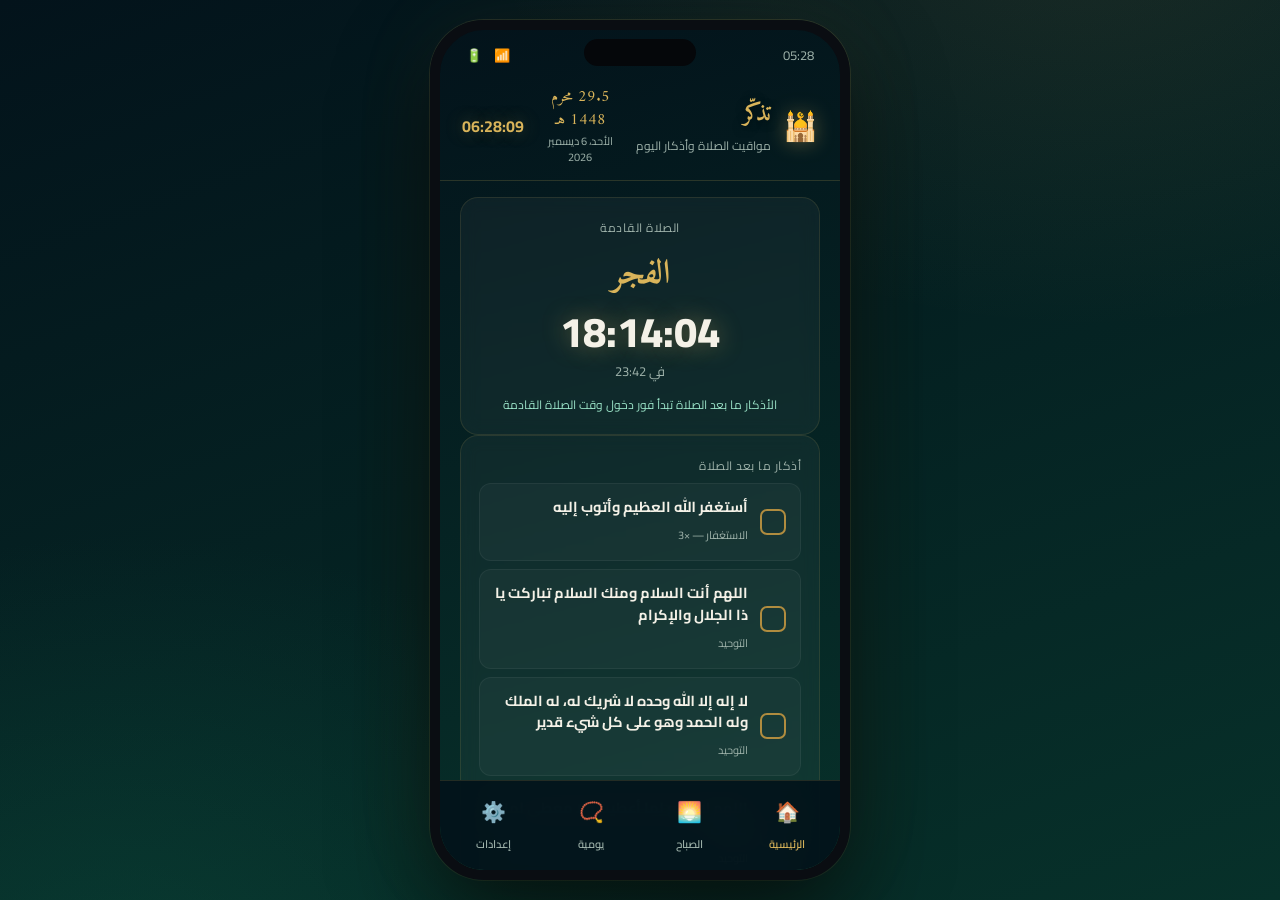
==== index.html @ f24e8a45 "\Initial commit\" ====
<!DOCTYPE html>
<html lang="ar" dir="rtl">
<head>
<meta charset="UTF-8" />
<meta name="viewport" content="width=device-width, initial-scale=1.0, viewport-fit=cover" />
<meta name="theme-color" content="#03131b" />
<title>تذكّر — الأذكار والمواقيت</title>
<link rel="icon" href="data:image/svg+xml,<svg xmlns=%22http://www.w3.org/2000/svg%22 viewBox=%220 0 100 100%22><text y=%22.9em%22 font-size=%2290%22>🕌</text></svg>" />
<link rel="manifest" href="manifest.json" />
<meta name="theme-color" content="#03131b" />
<meta name="apple-mobile-web-app-capable" content="yes" />
<meta name="apple-mobile-web-app-status-bar-style" content="black-translucent" />
<meta name="apple-mobile-web-app-title" content="تذكّر" />
<link rel="apple-touch-icon" href="icons/icon-192.png" />
<link rel="stylesheet" href="style.css?v=1" />
<link rel="preconnect" href="https://fonts.googleapis.com" />
<link rel="preconnect" href="https://fonts.gstatic.com" crossorigin />
<link href="https://fonts.googleapis.com/css2?family=Amiri:wght@400;700&family=Cairo:wght@400;600;800;900&display=swap" rel="stylesheet" />
</head>
<body>
<div class="stage">
  <div class="phone" id="phone">
    <div class="notch" aria-hidden="true"></div>

    <div class="statusbar">
      <span id="sbTime">--:--</span>
      <span class="sb-icons">📶&nbsp;&nbsp;🔋</span>
    </div>

    <header>
      <div class="brand">
        <div class="logo" aria-hidden="true">🕌</div>
        <div class="brand-txt">
          <h1>تذكّر</h1>
          <p>مواقيت الصلاة وأذكار اليوم</p>
        </div>
      </div>
      <div class="dates">
        <div id="hijri" class="hijri">—</div>
        <div id="greg" class="greg">—</div>
      </div>
      <div class="clock" id="clock">--:--:--</div>
    </header>

    <main>
      <section class="view active" id="view-home">
        <div class="card next-card">
          <p class="label">الصلاة القادمة</p>
          <h2 id="nextName">—</h2>
          <div class="countdown" id="countdown">--:--:--</div>
          <p id="nextTime" class="at">—</p>
          <p class="hint">الأذكار ما بعد الصلاة تبدأ فور دخول وقت الصلاة القادمة</p>
        </div>
        <div class="card adhkar-card" id="adhkarCard">
          <p class="label">أذكار ما بعد الصلاة</p>
          <ul class="adhkar-list" id="postList"></ul>
          <div class="progress-row">
            <span id="postProgress">0 / 8</span>
            <button class="btn-ghost" id="resetPost">إعادة تعيين</button>
          </div>
        </div>
      </section>

      <section class="view" id="view-morning">
        <div class="card">
          <p class="label">أذكار الصباح</p>
          <ul class="adhkar-list" id="morningList"></ul>
          <div class="progress-row">
            <span id="morningProgress">0 / 7</span>
            <button class="btn-ghost" id="resetMorning">إعادة تعيين</button>
          </div>
        </div>
      </section>

      <section class="view" id="view-daily">
        <div class="card">
          <p class="label">أذكار يومية (تسبيح واستغفار)</p>
          <ul class="adhkar-list" id="dailyList"></ul>
          <div class="progress-row">
            <span id="dailyProgress">0 / 7</span>
            <button class="btn-ghost" id="resetDaily">إعادة تعيين</button>
          </div>
        </div>
      </section>

      <section class="view" id="view-settings">
        <div class="card">
          <h3>الإعدادات</h3>
          <label class="toggle">
            <input type="checkbox" id="settingSound" />
            <span class="slider"></span>
            <span>صوت التنبيه عند الصلاة</span>
          </label>
          <label class="toggle">
            <input type="checkbox" id="settingVibrate" />
            <span class="slider"></span>
            <span>اهتزاز الهاتف</span>
          </label>
          <label class="toggle">
            <input type="checkbox" id="settingHijriAdj" />
            <span class="slider"></span>
            <span>تصحيح التاريخ الهجري ±1 يوم</span>
          </label>
          <div class="setting-row">
            <span>موقع المدينة</span>
            <select id="settingCity">
              <option value="alger">الجزائر العاصمة</option>
              <option value="oran">وهران</option>
              <option value="constantine">قسنطينة</option>
              <option value="annaba">عنابة</option>
              <option value="blida">البليدة</option>
              <option value="setif">سطيف</option>
              <option value="tizi">تيزي وزو</option>
              <option value="other">أخرى (يدوي)</option>
            </select>
          </div>
          <button class="btn-primary" id="saveSettings">حفظ الإعدادات</button>
        </div>
      </section>
    </main>

    <nav class="tabbar">
      <button class="tab active" data-view="home" aria-label="الرئيسية">
        <span class="icon">🏠</span>
        <span>الرئيسية</span>
      </button>
      <button class="tab" data-view="morning" aria-label="أذكار الصباح">
        <span class="icon">🌅</span>
        <span>الصباح</span>
      </button>
      <button class="tab" data-view="daily" aria-label="أذكار يومية">
        <span class="icon">📿</span>
        <span>يومية</span>
      </button>
      <button class="tab" data-view="settings" aria-label="الإعدادات">
        <span class="icon">⚙️</span>
        <span>إعدادات</span>
      </button>
    </nav>
  </div>
</div>

<script src="script.js?v=1"></script>
<script>
  // Register Service Worker
  if ('serviceWorker' in navigator) {
    window.addEventListener('load', () => {
      navigator.serviceWorker.register('/sw.js')
        .then(reg => {
          console.log('SW registered:', reg.scope);
          // Check for updates periodically
          setInterval(() => reg.update(), 60 * 60 * 1000);
        })
        .catch(err => console.log('SW registration failed:', err));
    });
  }

  // PWA Install Prompt
  let deferredPrompt;
  window.addEventListener('beforeinstallprompt', e => {
    e.preventDefault();
    deferredPrompt = e;
    showInstallBanner();
  });

  function showInstallBanner() {
    if (document.getElementById('installBanner')) return;
    const banner = document.createElement('div');
    banner.id = 'installBanner';
    banner.innerHTML = `
      <div style="display:flex;align-items:center;justify-content:space-between;padding:12px 16px;background:linear-gradient(135deg,#d9b45a,#b08c3f);color:#03131b;border-radius:12px;margin:0 16px 16px;box-shadow:0 4px 20px rgba(217,180,90,.4);animation:slideUp .3s ease">
        <div style="display:flex;align-items:center;gap:10px">
          <span style="font-size:24px">📲</span>
          <div>
            <strong style="font-size:14px">تثبيت التطبيق</strong>
            <div style="font-size:12px;opacity:.8">يعمل بدون إنترنت، تنبيهات الصلاة في الخلفية</div>
          </div>
        </div>
        <div style="display:flex;gap:8px">
          <button id="btnInstall" style="background:#03131b;color:#d9b45a;border:none;padding:8px 16px;border-radius:8px;font-weight:700;font-size:13px">تثبيت</button>
          <button id="btnDismiss" style="background:transparent;color:#03131b;border:1px solid #03131b;padding:8px 12px;border-radius:8px;font-size:13px">لاحقاً</button>
        </div>
      </div>
      <style>@keyframes slideUp{from{opacity:0;transform:translateY(20px)}to{opacity:1;transform:none}}</style>
    `;
    document.querySelector('main').prepend(banner);
    banner.querySelector('#btnInstall').onclick = () => installApp();
    banner.querySelector('#btnDismiss').onclick = () => banner.remove();
  }

  async function installApp() {
    if (!deferredPrompt) return;
    deferredPrompt.prompt();
    const { outcome } = await deferredPrompt.userChoice;
    if (outcome === 'accepted') console.log('PWA installed');
    deferredPrompt = null;
    document.getElementById('installBanner')?.remove();
  }

  // Detect standalone mode
  if (window.matchMedia('(display-mode: standalone)').matches || window.navigator.standalone) {
    document.body.classList.add('pwa-standalone');
  }
</script>
</body>
</html>
---- style.css ----
/* =========================================================
   تذكّر — الأذكار والمواقيت
   تصميم متناسق مع هوية الهاتف (شاشة داخل بطاقة هاتف)
   ========================================================= */
* { margin: 0; padding: 0; box-sizing: border-box; }

:root {
  --bg1: #03131b;
  --bg2: #07312a;
  --gold: #d9b45a;
  --gold-soft: #b08c3f;
  --white: #f4f1e7;
  --muted: #9fb3ab;
  --green: #0e5c46;
  --mint: #9be3c8;
  --card: rgba(255, 255, 255, 0.045);
  --card-hover: rgba(255, 255, 255, 0.07);
  --accent: #d9b45a;
}

html, body { height: 100%; }

body {
  font-family: "Cairo", "Segoe UI", Tahoma, sans-serif;
  color: var(--white);
  background:
    radial-gradient(1000px 700px at 85% -10%, rgba(217,180,90,.10), transparent 60%),
    radial-gradient(900px 700px at 10% 110%, rgba(14,92,70,.35), transparent 65%),
    linear-gradient(160deg, var(--bg1), var(--bg2));
  overflow: hidden;
}

button { font-family: inherit; }

/* ===== حاوية الشاشة (الهاتف) ===== */
.stage { min-height: 100dvh; display: grid; place-items: center; padding: 14px; }

.phone {
  position: relative;
  width: min(420px, calc(100vw - 28px));
  height: min(860px, calc(100dvh - 28px));
  background: linear-gradient(165deg, var(--bg1), var(--bg2));
  border: 10px solid #0a0d12;
  border-radius: 54px;
  overflow: hidden;
  display: flex;
  flex-direction: column;
  box-shadow:
    0 40px 90px rgba(0,0,0,.65),
    0 0 0 1px rgba(217,180,90,.14),
    0 0 90px rgba(217,180,90,.07);
}

@media (max-width: 540px) {
  .stage { padding: 0; }
  .phone { width: 100vw; height: 100dvh; border: none; border-radius: 0; box-shadow: none; }
}

.notch {
  position: absolute; top: 9px; left: 50%; transform: translateX(-50%);
  width: 112px; height: 27px; background: #05070a; border-radius: 14px; z-index: 70;
}

.statusbar {
  position: relative; z-index: 60; flex: none;
  display: flex; align-items: center; justify-content: space-between;
  padding: 11px 26px 0; height: 38px;
  font-size: 13px; color: var(--muted);
}

.sb-icons { letter-spacing: 2px; }

/* ===== الرأس ===== */
header {
  flex: none; padding: 18px 22px 14px;
  display: grid; grid-template-columns: auto 1fr auto;
  align-items: center; gap: 16px;
  border-bottom: 1px solid rgba(217,180,90,.18);
}

.brand { display: flex; align-items: center; gap: 12px; }
.logo { font-size: 28px; filter: drop-shadow(0 0 10px rgba(217,180,90,.4)); }
.brand-txt h1 {
  font-family: "Amiri", serif; font-size: 22px; color: var(--gold);
  text-shadow: 0 2px 10px rgba(0,0,0,.5);
}
.brand-txt p { font-size: 12px; color: var(--muted); }

.dates { text-align: center; line-height: 1.45; }
.hijri { color: var(--gold); font-family: "Amiri", serif; font-size: 16px; }
.greg { color: var(--muted); font-size: 11px; margin-top: 2px; }

.clock {
  font-variant-numeric: tabular-nums; font-size: 16px; font-weight: 700;
  color: var(--gold); text-shadow: 0 0 18px rgba(217,180,90,.35);
}

/* ===== المحتوى ===== */
main {
  flex: 1; overflow-y: auto; padding: 16px 20px 100px;
  display: flex; flex-direction: column; gap: 14px;
}

.view { display: none; animation: fadeIn .25s ease; }
.view.active { display: block; }
@keyframes fadeIn { from { opacity: 0; transform: translateY(6px); } to { opacity: 1; transform: none; } }

/* ===== البطاقات ===== */
.card {
  background: var(--card); border: 1px solid rgba(217,180,90,.12);
  border-radius: 18px; padding: 18px; backdrop-filter: blur(8px);
}

.card h3 { font-family: "Amiri", serif; color: var(--gold); margin-bottom: 10px; }
.label { font-size: 12px; color: var(--muted); text-transform: uppercase; letter-spacing: .5px; margin-bottom: 6px; }

/* --- بطاقة الصلاة القادمة --- */
.next-card { text-align: center; }
.next-card h2 {
  font-family: "Amiri", serif; font-size: 34px; color: var(--gold); margin: 6px 0 4px;
}
.countdown {
  font-variant-numeric: tabular-nums; font-size: 42px; font-weight: 800;
  color: var(--white); text-shadow: 0 0 24px rgba(217,180,90,.4);
  font-family: "Cairo", monospace; line-height: 1; margin: 6px 0;
}
.at { color: var(--muted); font-size: 13px; }
.hint { color: var(--mint); font-size: 12px; margin-top: 10px; }

/* --- قوائم الأذكار --- */
.adhkar-list { list-style: none; display: flex; flex-direction: column; gap: 8px; }
.adhkar-item {
  display: flex; align-items: center; gap: 12px;
  padding: 12px 14px; background: rgba(255,255,255,.03);
  border: 1px solid rgba(255,255,255,.05); border-radius: 12px;
  transition: all .15s ease;
}
.adhkar-item:hover { background: var(--card-hover); border-color: rgba(217,180,90,.25); }
.adhkar-item.done {
  background: rgba(155,227,200,.08); border-color: rgba(155,227,200,.35);
}
.adhkar-item.done .chk { background: var(--mint); border-color: var(--mint); }
.adhkar-item.done .chk::after { opacity: 1; }

.chk {
  flex: 0 0 26px; width: 26px; height: 26px; border-radius: 7px;
  border: 2px solid var(--gold-soft); position: relative;
  transition: all .15s ease; cursor: pointer;
}
.chk::after {
  content: ""; position: absolute; left: 5px; top: 2px; width: 6px; height: 11px;
  border: solid #03131b; border-width: 0 2px 2px 0; transform: rotate(45deg);
  opacity: 0; transition: opacity .15s ease;
}

.adhkar-txt { flex: 1; min-width: 0; }
.adhkar-txt strong { display: block; font-size: 14.5px; line-height: 1.5; color: var(--white); }
.adhkar-txt span { font-size: 11px; color: var(--muted); margin-top: 2px; }

/* --- شريط التقدم --- */
.progress-row { display: flex; justify-content: space-between; align-items: center; margin-top: 12px; padding-top: 10px; border-top: 1px solid rgba(255,255,255,.06); }
.progress-row span { font-size: 13px; color: var(--muted); font-variant-numeric: tabular-nums; }

/* ===== أزرار ===== */
.btn-ghost {
  background: transparent; color: var(--muted); border: 1px solid rgba(255,255,255,.1);
  padding: 8px 14px; border-radius: 10px; font-size: 12px; cursor: pointer; transition: all .15s;
}
.btn-ghost:hover { background: rgba(255,255,255,.05); color: var(--white); border-color: rgba(217,180,90,.4); }

.btn-primary {
  width: 100%; background: linear-gradient(135deg, var(--gold), var(--gold-soft));
  color: #03131b; border: none; padding: 12px; border-radius: 12px;
  font-size: 14px; font-weight: 700; cursor: pointer; transition: transform .1s, box-shadow .2s;
}
.btn-primary:hover { transform: translateY(-1px); box-shadow: 0 6px 20px rgba(217,180,90,.4); }
.btn-primary:active { transform: translateY(0); }

/* ===== شريط التبويبات ===== */
.tabbar {
  position: absolute; bottom: 0; left: 0; right: 0; flex: none;
  display: grid; grid-template-columns: repeat(4, 1fr);
  background: rgba(3,19,27,.95); backdrop-filter: blur(20px);
  border-top: 1px solid rgba(217,180,90,.15);
  padding: 6px 4px 10px; z-index: 50;
}

.tab {
  display: flex; flex-direction: column; align-items: center; gap: 4px;
  background: none; border: none; color: var(--muted); padding: 6px 0; cursor: pointer;
  transition: color .15s; border-radius: 10px;
}
.tab:hover { color: var(--white); }
.tab.active { color: var(--gold); }
.tab .icon { font-size: 20px; }
.tab span { font-size: 11px; font-weight: 600; }

/* ===== إعدادات ===== */
.setting-row { display: flex; justify-content: space-between; align-items: center; margin-top: 14px; }
.setting-row select {
  background: rgba(255,255,255,.05); border: 1px solid rgba(255,255,255,.1);
  color: var(--white); padding: 10px 12px; border-radius: 10px; font-size: 14px;
}

.toggle {
  display: flex; align-items: center; gap: 12px; margin-top: 14px; cursor: pointer;
}
.toggle input { display: none; }
.toggle .slider {
  flex: 0 0 48px; height: 28px; background: rgba(255,255,255,.1); border-radius: 14px; position: relative;
  transition: background .2s;
}
.toggle .slider::after {
  content: ""; position: absolute; top: 3px; left: 3px; width: 22px; height: 22px;
  background: var(--white); border-radius: 50%; box-shadow: 0 2px 6px rgba(0,0,0,.3);
  transition: transform .2s;
}
.toggle input:checked + .slider { background: var(--gold); }
.toggle input:checked + .slider::after { transform: translateX(20px); }
.toggle span { font-size: 14px; color: var(--white); }

/* ===== Scrollbar ===== */
main::-webkit-scrollbar { width: 6px; }
main::-webkit-scrollbar-track { background: transparent; }
main::-webkit-scrollbar-thumb { background: rgba(217,180,90,.3); border-radius: 3px; }
main::-webkit-scrollbar-thumb:hover { background: var(--gold); }

/* ===== PWA: Offline Indicator ===== */
#onlineIndicator {
  display: none;
}
body.offline #onlineIndicator {
  display: block;
  animation: pulse 2s infinite;
}
@keyframes pulse {
  0%, 100% { opacity: 1; }
  50% { opacity: 0.6; }
}

/* ===== PWA: Standalone Mode Adjustments ===== */
body.pwa-standalone .stage {
  padding: 0;
}
body.pwa-standalone .phone {
  width: 100vw;
  height: 100dvh;
  border: none;
  border-radius: 0;
  box-shadow: none;
}
body.pwa-standalone .notch {
  display: none;
}
body.pwa-standalone .statusbar {
  display: none;
}

/* ===== Install Banner (injected by script) ===== */
#installBanner {
  animation: slideUp .3s ease;
}
@keyframes slideUp {
  from { opacity: 0; transform: translateY(20px); }
  to { opacity: 1; transform: none; }
}

/* ===== Focus visible for accessibility ===== */
*:focus-visible {
  outline: 2px solid var(--gold);
  outline-offset: 2px;
}

/* ===== Reduced motion ===== */
@media (prefers-reduced-motion: reduce) {
  *, *::before, *::after {
    animation-duration: 0.01ms !important;
    animation-iteration-count: 1 !important;
    transition-duration: 0.01ms !important;
  }
}
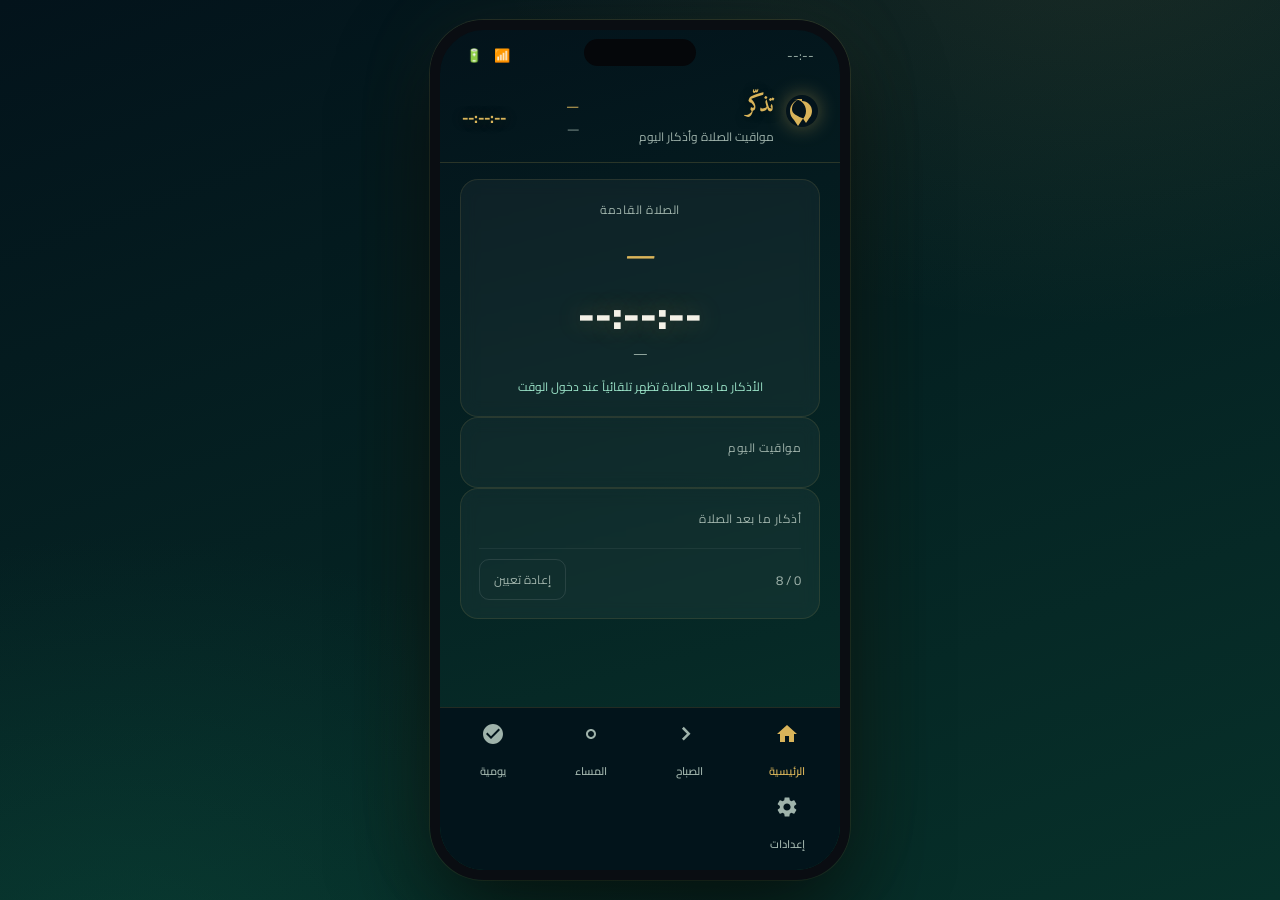
==== commit fa4bfc64: "Major update: real adhan, pro icons, accurate dates, native feel" ====
--- a/index.html
+++ b/index.html
@@ -5,14 +5,14 @@
 <meta name="viewport" content="width=device-width, initial-scale=1.0, viewport-fit=cover" />
 <meta name="theme-color" content="#03131b" />
 <title>تذكّر — الأذكار والمواقيت</title>
-<link rel="icon" href="data:image/svg+xml,<svg xmlns=%22http://www.w3.org/2000/svg%22 viewBox=%220 0 100 100%22><text y=%22.9em%22 font-size=%2290%22>🕌</text></svg>" />
+<link rel="icon" href="icons/icon.svg" />
 <link rel="manifest" href="manifest.json" />
 <meta name="theme-color" content="#03131b" />
 <meta name="apple-mobile-web-app-capable" content="yes" />
 <meta name="apple-mobile-web-app-status-bar-style" content="black-translucent" />
 <meta name="apple-mobile-web-app-title" content="تذكّر" />
 <link rel="apple-touch-icon" href="icons/icon-192.png" />
-<link rel="stylesheet" href="style.css?v=1" />
+<link rel="stylesheet" href="style.css?v=2" />
 <link rel="preconnect" href="https://fonts.googleapis.com" />
 <link rel="preconnect" href="https://fonts.gstatic.com" crossorigin />
 <link href="https://fonts.googleapis.com/css2?family=Amiri:wght@400;700&family=Cairo:wght@400;600;800;900&display=swap" rel="stylesheet" />
@@ -29,7 +29,7 @@
 
     <header>
       <div class="brand">
-        <div class="logo" aria-hidden="true">🕌</div>
+        <div class="logo" aria-hidden="true"><svg viewBox="0 0 32 32" width="32" height="32"><circle cx="16" cy="16" r="16" fill="#03131b"/><path d="M16 4c-6.6 0-12 5.4-12 12 0 3.5 1.5 6.7 4 9l4 6 4-6c2.5-2.3 4-5.5 4-9 0-6.6-5.4-12-12-12zm0 2c5.5 0 10 4.5 10 10 0 2.8-1 5.4-2.8 7.3l-3.2 4.8-3.2-4.8C7 19.4 6 16.8 6 14c0-5.5 4.5-10 10-10z" fill="#d9b45a"/></svg></div>
         <div class="brand-txt">
           <h1>تذكّر</h1>
           <p>مواقيت الصلاة وأذكار اليوم</p>
@@ -43,14 +43,22 @@
     </header>
 
     <main>
+      <!-- الرئيسية: الصلاة القادمة + بطاقات الصلوات + أذكار ما بعد الصلاة -->
       <section class="view active" id="view-home">
         <div class="card next-card">
           <p class="label">الصلاة القادمة</p>
           <h2 id="nextName">—</h2>
           <div class="countdown" id="countdown">--:--:--</div>
           <p id="nextTime" class="at">—</p>
-          <p class="hint">الأذكار ما بعد الصلاة تبدأ فور دخول وقت الصلاة القادمة</p>
-        </div>
+          <p class="hint">الأذكار ما بعد الصلاة تظهر تلقائياً عند دخول الوقت</p>
+        </div>
+
+        <!-- بطاقات الصلوات الخمس -->
+        <div class="card">
+          <p class="label">مواقيت اليوم</p>
+          <div id="prayerCards" class="prayer-cards-grid"></div>
+        </div>
+
         <div class="card adhkar-card" id="adhkarCard">
           <p class="label">أذكار ما بعد الصلاة</p>
           <ul class="adhkar-list" id="postList"></ul>
@@ -61,17 +69,31 @@
         </div>
       </section>
 
+      <!-- أذكار الصباح -->
       <section class="view" id="view-morning">
         <div class="card">
           <p class="label">أذكار الصباح</p>
           <ul class="adhkar-list" id="morningList"></ul>
           <div class="progress-row">
-            <span id="morningProgress">0 / 7</span>
+            <span id="morningProgress">0 / 8</span>
             <button class="btn-ghost" id="resetMorning">إعادة تعيين</button>
           </div>
         </div>
       </section>
 
+      <!-- أذكار المساء -->
+      <section class="view" id="view-evening">
+        <div class="card">
+          <p class="label">أذكار المساء</p>
+          <ul class="adhkar-list" id="eveningList"></ul>
+          <div class="progress-row">
+            <span id="eveningProgress">0 / 7</span>
+            <button class="btn-ghost" id="resetEvening">إعادة تعيين</button>
+          </div>
+        </div>
+      </section>
+
+      <!-- أذكار يومية -->
       <section class="view" id="view-daily">
         <div class="card">
           <p class="label">أذكار يومية (تسبيح واستغفار)</p>
@@ -83,37 +105,54 @@
         </div>
       </section>
 
+      <!-- الإعدادات المحسنة -->
       <section class="view" id="view-settings">
         <div class="card">
-          <h3>الإعدادات</h3>
+          <h3>🔊 الصوت والأذان</h3>
           <label class="toggle">
             <input type="checkbox" id="settingSound" />
             <span class="slider"></span>
-            <span>صوت التنبيه عند الصلاة</span>
+            <span>تفعيل صوت الأذان والتنبيهات</span>
           </label>
           <label class="toggle">
             <input type="checkbox" id="settingVibrate" />
             <span class="slider"></span>
-            <span>اهتزاز الهاتف</span>
-          </label>
+            <span>اهتزاز الهاتف عند الصلاة</span>
+          </label>
+          <div class="setting-row">
+            <span>مستوى صوت الأذان</span>
+            <input type="range" id="settingAdhanVolume" min="0" max="1" step="0.1" value="0.7" style="flex:1;accent-color:var(--gold)">
+          </div>
+          <div class="setting-row">
+            <span>نوع أذان الفجر</span>
+            <select id="settingFajrAdhan" style="flex:1">
+              <option value="mecca">أذان مكة المكرمة</option>
+              <option value="medina">أذان المدينة المنورة</option>
+              <option value="egypt">أذان مصري</option>
+              <option value="local">أذان محلي</option>
+            </select>
+          </div>
+
+          <h3 style="margin-top:20px">🌙 التواريخ</h3>
           <label class="toggle">
             <input type="checkbox" id="settingHijriAdj" />
             <span class="slider"></span>
             <span>تصحيح التاريخ الهجري ±1 يوم</span>
           </label>
+
+          <h3 style="margin-top:20px">📍 الموقع</h3>
           <div class="setting-row">
-            <span>موقع المدينة</span>
-            <select id="settingCity">
-              <option value="alger">الجزائر العاصمة</option>
-              <option value="oran">وهران</option>
-              <option value="constantine">قسنطينة</option>
-              <option value="annaba">عنابة</option>
-              <option value="blida">البليدة</option>
-              <option value="setif">سطيف</option>
-              <option value="tizi">تيزي وزو</option>
-              <option value="other">أخرى (يدوي)</option>
-            </select>
-          </div>
+            <span>المدينة</span>
+            <select id="settingCity" style="flex:1"></select>
+          </div>
+
+          <h3 style="margin-top:20px">📱 سلوك التطبيق</h3>
+          <label class="toggle">
+            <input type="checkbox" id="settingKeepScreen" />
+            <span class="slider"></span>
+            <span>إبقاء الشاشة مضاءة أثناء الأذان</span>
+          </label>
+
           <button class="btn-primary" id="saveSettings">حفظ الإعدادات</button>
         </div>
       </section>
@@ -121,34 +160,56 @@
 
     <nav class="tabbar">
       <button class="tab active" data-view="home" aria-label="الرئيسية">
-        <span class="icon">🏠</span>
+        <span class="icon"><svg viewBox="0 0 24 24" width="24" height="24"><path fill="currentColor" d="M10 20v-6h4v6h5v-8h3L12 3 2 12h3v8z"/></svg></span>
         <span>الرئيسية</span>
       </button>
       <button class="tab" data-view="morning" aria-label="أذكار الصباح">
-        <span class="icon">🌅</span>
+        <span class="icon"><svg viewBox="0 0 24 24" width="24" height="24"><path fill="currentColor" d="M6.76 4.84l-1.8 1.79 5 5.01-5 5.01 1.79 1.79 6.75-6.75z"/></svg></span>
         <span>الصباح</span>
       </button>
+      <button class="tab" data-view="evening" aria-label="أذكار المساء">
+        <span class="icon"><svg viewBox="0 0 24 24" width="24" height="24"><path fill="currentColor" d="M12 7c-2.76 0-5 2.24-5 5s2.24 5 5 5 5-2.24 5-5-2.24-5-5-5zm0 8c-1.66 0-3-1.34-3-3s1.34-3 3-3 3 1.34 3 3-1.34 3-3 3z"/></svg></span>
+        <span>المساء</span>
+      </button>
       <button class="tab" data-view="daily" aria-label="أذكار يومية">
-        <span class="icon">📿</span>
+        <span class="icon"><svg viewBox="0 0 24 24" width="24" height="24"><path fill="currentColor" d="M12 2C6.48 2 2 6.48 2 12s4.48 10 10 10 10-4.48 10-10S17.52 2 12 2zm-2 15l-5-5 1.41-1.41L10 14.17l7.59-7.59L19 8l-9 9z"/></svg></span>
         <span>يومية</span>
       </button>
       <button class="tab" data-view="settings" aria-label="الإعدادات">
-        <span class="icon">⚙️</span>
+        <span class="icon"><svg viewBox="0 0 24 24" width="24" height="24"><path fill="currentColor" d="M19.14 12.94c.04-.31.06-.63.06-.94 0-.31-.02-.63-.06-.94l2.03-1.58c.18-.14.23-.41.12-.61l-1.92-3.32c-.12-.22-.37-.29-.59-.22l-2.39.96c-.5-.38-1.03-.7-1.62-.94l-.36-2.54c-.04-.24-.24-.41-.48-.41h-3.84c-.24 0-.43.17-.47.41l-.36 2.54c-.59.24-1.13.57-1.62.94l-2.39-.96c-.22-.08-.47 0-.59.22L2.74 8.87c-.12.21-.07.47.12.61l2.03 1.58c-.04.31-.06.63-.06.94s.02.63.06.94l-2.03 1.58c-.18.14-.23.41-.12.61l1.92 3.32c.12.22.37.29.59.22l2.39-.96c.5.38 1.03.7 1.62.94l.36 2.54c.05.24.24.41.48.41h3.84c.24 0 .44-.17.47-.41l.36-2.54c.59-.24 1.13-.56 1.62-.94l2.39.96c.22.08.47 0 .59-.22l1.92-3.32c.12-.22.07-.47-.12-.61l-2.01-1.58zM12 15.6c-1.98 0-3.6-1.62-3.6-3.6s1.62-3.6 3.6-3.6 3.6 1.62 3.6 3.6-1.62 3.6-3.6 3.6z"/></svg></span>
         <span>إعدادات</span>
       </button>
     </nav>
   </div>
 </div>
 
-<script src="script.js?v=1"></script>
+<!-- Splash Screen for PWA -->
+<div id="splashScreen" class="splash-screen" aria-hidden="true">
+  <svg viewBox="0 0 200 200" width="120" height="120" class="splash-logo">
+    <circle cx="100" cy="100" r="100" fill="#03131b"/>
+    <path d="M100 25c-41.4 0-75 33.6-75 75 0 22.1 9.5 42.3 25 57l15 22 15-22c15.5-14.7 25-34.9 25-57 0-41.4-33.6-75-75-75zm0 10c30.3 0 55 24.7 55 55 0 15.6-5.7 29.9-15.3 40.8l-12.4 18.6-12.4-18.6C50.7 106.9 45 92.6 45 77c0-30.3 24.7-55 55-55z" fill="#d9b45a"/>
+    <text x="100" y="155" text-anchor="middle" font-family="Amiri, serif" font-size="28" font-weight="700" fill="#d9b45a">تذكّر</text>
+  </svg>
+  <div class="splash-loader"><div class="spinner"></div></div>
+</div>
+
+<script src="script.js?v=2"></script>
 <script>
+  // Splash Screen Handler
+  window.addEventListener('load', () => {
+    const splash = document.getElementById('splashScreen');
+    setTimeout(() => {
+      splash.classList.add('hidden');
+      setTimeout(() => splash.remove(), 500);
+    }, 800);
+  });
+
   // Register Service Worker
   if ('serviceWorker' in navigator) {
     window.addEventListener('load', () => {
       navigator.serviceWorker.register('/sw.js')
         .then(reg => {
           console.log('SW registered:', reg.scope);
-          // Check for updates periodically
           setInterval(() => reg.update(), 60 * 60 * 1000);
         })
         .catch(err => console.log('SW registration failed:', err));
@@ -173,7 +234,7 @@
           <span style="font-size:24px">📲</span>
           <div>
             <strong style="font-size:14px">تثبيت التطبيق</strong>
-            <div style="font-size:12px;opacity:.8">يعمل بدون إنترنت، تنبيهات الصلاة في الخلفية</div>
+            <div style="font-size:12px;opacity:.8">يعمل بدون إنترنت، تنبيهات الصلاة في الخلفية، أذان حقيقي</div>
           </div>
         </div>
         <div style="display:flex;gap:8px">
--- a/style.css
+++ b/style.css
@@ -278,4 +278,162 @@
     animation-iteration-count: 1 !important;
     transition-duration: 0.01ms !important;
   }
+}
+
+/* ===== Prayer Cards Grid ===== */
+.prayer-cards-grid {
+  display: grid;
+  grid-template-columns: repeat(2, 1fr);
+  gap: 10px;
+  margin-top: 10px;
+}
+
+.prayer-card {
+  background: rgba(255,255,255,.03);
+  border: 1px solid rgba(255,255,255,.05);
+  border-radius: 14px;
+  padding: 14px;
+  display: flex;
+  flex-direction: column;
+  align-items: center;
+  gap: 8px;
+  text-align: center;
+  transition: all .2s ease;
+  position: relative;
+  overflow: hidden;
+}
+
+.prayer-card::before {
+  content: '';
+  position: absolute;
+  top: 0; left: 0; right: 0;
+  height: 3px;
+  background: var(--gold);
+  opacity: 0;
+  transition: opacity .2s;
+}
+
+.prayer-card.upcoming { border-color: rgba(217,180,90,.2); }
+.prayer-card.upcoming::before { opacity: 1; }
+
+.prayer-card.current {
+  border-color: var(--gold);
+  background: rgba(217,180,90,.1);
+  animation: pulseGold 1.5s infinite;
+}
+.prayer-card.current::before { opacity: 1; }
+
+.prayer-card.passed {
+  border-color: rgba(155,227,200,.3);
+  background: rgba(155,227,200,.05);
+  opacity: 0.7;
+}
+
+@keyframes pulseGold {
+  0%, 100% { box-shadow: 0 0 0 0 rgba(217,180,90,.4); }
+  50% { box-shadow: 0 0 0 8px rgba(217,180,90,0); }
+}
+
+.prayer-icon { font-size: 28px; line-height: 1; }
+.prayer-name { font-family: "Amiri", serif; font-size: 16px; color: var(--gold); font-weight: 700; }
+.prayer-time { font-variant-numeric: tabular-nums; font-size: 18px; font-weight: 700; color: var(--white); }
+.prayer-status { font-size: 11px; padding: 4px 10px; border-radius: 20px; background: rgba(255,255,255,.05); }
+.prayer-card.upcoming .prayer-status { color: var(--mint); background: rgba(155,227,200,.15); }
+.prayer-card.current .prayer-status { color: var(--gold); background: rgba(217,180,90,.2); animation: blink 1s infinite; }
+.prayer-card.passed .prayer-status { color: var(--muted); }
+
+@keyframes blink { 0%, 100% { opacity: 1; } 50% { opacity: 0.5; } }
+
+/* ===== Counter in Adhkar ===== */
+.counter { display: flex; align-items: center; gap: 6px; margin-right: 8px; }
+.cnt-btn {
+  width: 28px; height: 28px; border-radius: 8px;
+  background: rgba(217,180,90,.2); border: 1px solid rgba(217,180,90,.3);
+  color: var(--gold); font-size: 16px; font-weight: 700; cursor: pointer;
+  transition: all .1s; display: flex; align-items: center; justify-content: center;
+}
+.cnt-btn:hover { background: var(--gold); color: #03131b; }
+.cnt-btn:active { transform: scale(0.9); }
+.cnt-val { min-width: 28px; text-align: center; font-variant-numeric: tabular-nums; font-weight: 700; color: var(--white); }
+
+/* ===== Splash Screen ===== */
+.splash-screen {
+  position: fixed; inset: 0; z-index: 9999;
+  background: linear-gradient(160deg, var(--bg1), var(--bg2));
+  display: flex; flex-direction: column; align-items: center; justify-content: center;
+  gap: 24px; transition: opacity .5s ease, visibility .5s ease;
+}
+.splash-screen.hidden { opacity: 0; visibility: hidden; pointer-events: none; }
+.splash-logo { filter: drop-shadow(0 0 30px rgba(217,180,90,.4)); animation: float 2s ease-in-out infinite; }
+@keyframes float { 0%, 100% { transform: translateY(0); } 50% { transform: translateY(-8px); } }
+.splash-loader { display: flex; gap: 6px; }
+.spinner {
+  width: 10px; height: 10px; border-radius: 50%;
+  background: var(--gold);
+  animation: bounce 0.6s ease-in-out infinite;
+}
+.spinner:nth-child(2) { animation-delay: 0.15s; }
+.spinner:nth-child(3) { animation-delay: 0.3s; }
+@keyframes bounce { 0%, 100% { transform: translateY(0); } 50% { transform: translateY(-12px); } }
+
+/* ===== Holy Month Indicator ===== */
+#holyMonthIndicator { animation: slideDown .4s cubic-bezier(0.175, 0.885, 0.32, 1.275); }
+@keyframes slideDown { from { opacity: 0; transform: translateX(-50%) translateY(-20px); } to { opacity: 1; transform: translateX(-50%) translateY(0); } }
+
+/* ===== Toast ===== */
+#toast { animation: slideUpToast .3s ease; }
+@keyframes slideUpToast { from { opacity: 0; transform: translateX(-50%) translateY(20px); } to { opacity: 1; transform: translateX(-50%) translateY(0); } }
+
+/* ===== Input Range Styling ===== */
+input[type="range"] {
+  -webkit-appearance: none; appearance: none;
+  background: rgba(255,255,255,.1); height: 6px; border-radius: 3px; outline: none;
+}
+input[type="range"]::-webkit-slider-thumb {
+  -webkit-appearance: none; appearance: none;
+  width: 20px; height: 20px; border-radius: 50%;
+  background: var(--gold); cursor: pointer; box-shadow: 0 2px 6px rgba(0,0,0,.3);
+  transition: transform .1s, box-shadow .2s;
+}
+input[type="range"]::-webkit-slider-thumb:hover { transform: scale(1.2); box-shadow: 0 4px 12px rgba(217,180,90,.5); }
+input[type="range"]::-moz-range-thumb {
+  width: 20px; height: 20px; border-radius: 50%; border: none;
+  background: var(--gold); cursor: pointer;
+}
+
+/* ===== Select Styling ===== */
+select { -webkit-appearance: none; appearance: none; background-image: url("data:image/svg+xml,%3Csvg xmlns='http://www.w3.org/2000/svg' width='16' height='16' viewBox='0 0 24 24' fill='none' stroke='%23d9b45a' stroke-width='2'%3E%3Cpath d='M6 9l6 6 6-6'/%3E%3C/svg%3E"); background-repeat: no-repeat; background-position: left 12px center; padding-left: 36px; }
+
+/* ===== Native App Feel: Touch Feedback ===== */
+.touch-feedback { position: relative; overflow: hidden; }
+.touch-feedback::after {
+  content: ''; position: absolute; top: 50%; left: 50%;
+  width: 0; height: 0; border-radius: 50%;
+  background: rgba(217,180,90,.3); transform: translate(-50%, -50%);
+  opacity: 0; pointer-events: none;
+}
+.touch-feedback:active::after {
+  animation: ripple 0.4s ease-out;
+}
+@keyframes ripple { to { width: 200px; height: 200px; opacity: 0; } }
+
+/* ===== Safe Area Insets for notched phones ===== */
+@supports (padding: max(0px)) {
+  .stage { padding: max(14px, env(safe-area-inset-top)) max(14px, env(safe-area-inset-right)) max(14px, env(safe-area-inset-bottom)) max(14px, env(safe-area-inset-left)); }
+  .phone { border-radius: max(54px, env(safe-area-inset-top) + 20px); }
+}
+body.pwa-standalone .phone { border-radius: 0; }
+
+/* ===== High Contrast Mode ===== */
+@media (prefers-contrast: high) {
+  :root { --card: rgba(255,255,255,.1); --muted: #ccc; }
+  .card { border-width: 2px; }
+}
+
+/* ===== Print Styles ===== */
+@media print {
+  .stage, .phone, .tabbar, .notch, .statusbar { display: none !important; }
+  body { background: white; color: black; overflow: visible; }
+  main { padding: 0; }
+  .card { break-inside: avoid; box-shadow: none; border: 1px solid #ccc; }
 }
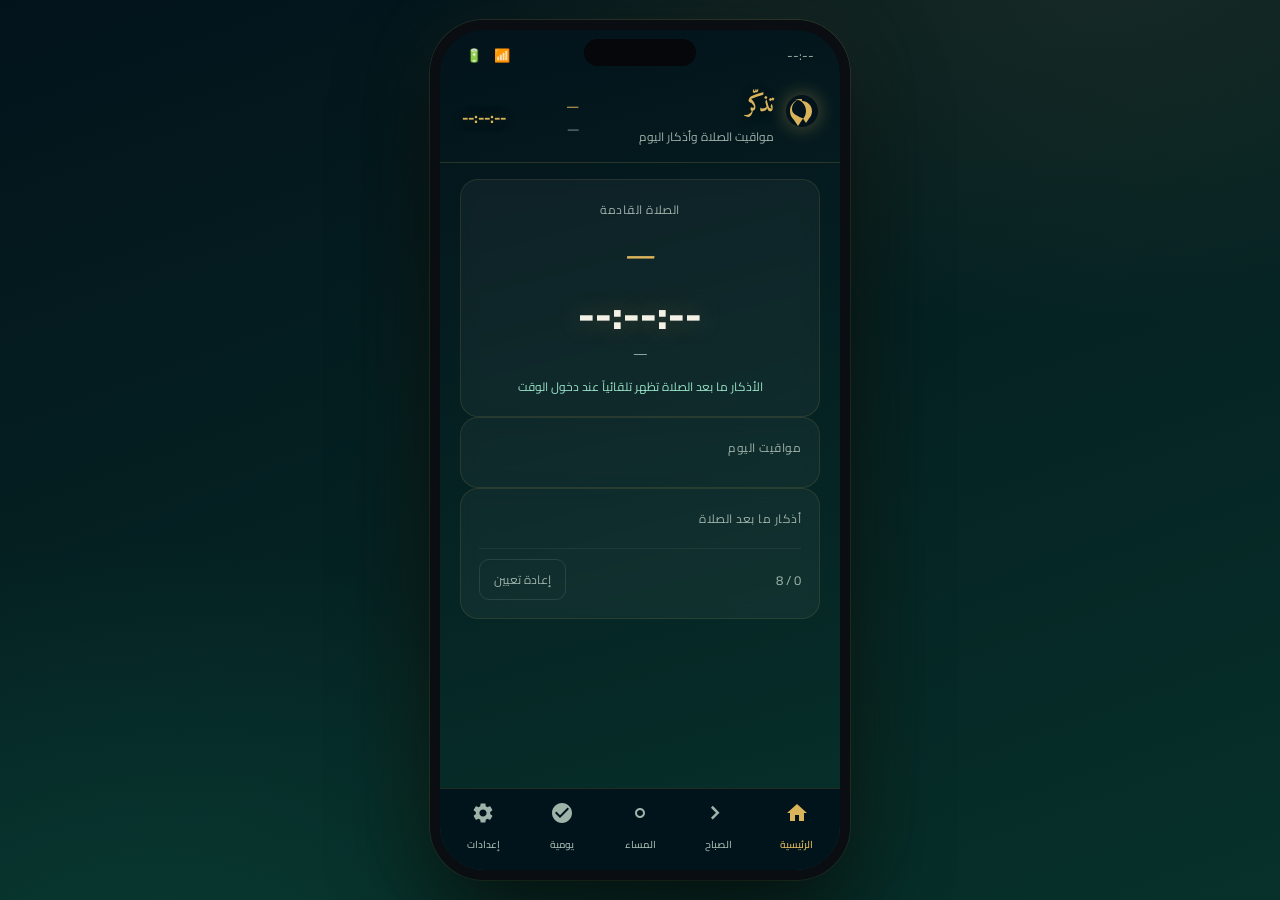
==== commit dc48aff1: "Add qibla stats backup share cities" ====
--- a/index.html
+++ b/index.html
@@ -105,6 +105,11 @@
         </div>
       </section>
 
+      <!-- الإحصائيات -->
+      <section class="view" id="view-stats">
+        <!-- محتوى الإحصائيات يُبنى ديناميكياً -->
+      </section>
+
       <!-- الإعدادات المحسنة -->
       <section class="view" id="view-settings">
         <div class="card">
--- a/style.css
+++ b/style.css
@@ -436,4 +436,126 @@
   body { background: white; color: black; overflow: visible; }
   main { padding: 0; }
   .card { break-inside: avoid; box-shadow: none; border: 1px solid #ccc; }
+}
+
+/* ===== Qibla Compass Modal ===== */
+.modal-overlay {
+  position: fixed; inset: 0; z-index: 1000;
+  background: rgba(0,0,0,.85); backdrop-filter: blur(8px);
+  display: flex; align-items: flex-end; justify-content: center;
+  padding-bottom: env(safe-area-inset-bottom, 20px);
+  opacity: 0; visibility: hidden; transform: translateY(20px);
+  transition: all .3s cubic-bezier(0.175, 0.885, 0.32, 1.275);
+}
+.modal-overlay.show { opacity: 1; visibility: visible; transform: translateY(0); }
+.modal-overlay:not(.show) { pointer-events: none; }
+
+.modal {
+  width: 100%; max-width: 420px;
+  background: linear-gradient(165deg, var(--bg1), var(--bg2));
+  border: 1px solid rgba(217,180,90,.2);
+  border-radius: 24px 24px 0 0;
+  padding: 20px 24px 30px;
+  box-shadow: 0 -20px 60px rgba(0,0,0,.5);
+  animation: slideUpModal .3s cubic-bezier(0.175, 0.885, 0.32, 1.275);
+}
+@keyframes slideUpModal { from { opacity: 0; transform: translateY(30px); } to { opacity: 1; transform: none; } }
+
+.modal-handle {
+  width: 40px; height: 5px; background: rgba(255,255,255,.15); border-radius: 3px;
+  margin: 0 auto 16px; border-radius: 3px;
+}
+
+.qibla-modal h3 {
+  font-family: "Amiri", serif; color: var(--gold); font-size: 20px;
+  text-align: center; margin-bottom: 6px;
+}
+.qibla-city { text-align: center; color: var(--muted); font-size: 13px; margin-bottom: 4px; }
+.qibla-angle { text-align: center; color: var(--gold); font-size: 14px; font-weight: 600; margin-bottom: 20px; }
+
+.compass-container { position: relative; }
+.compass {
+  width: 260px; height: 260px; margin: 0 auto 20px; position: relative;
+  border-radius: 50%;
+  background: radial-gradient(circle at 30% 30%, rgba(255,255,255,.05), transparent 60%),
+              radial-gradient(circle at 70% 70%, rgba(217,180,90,.08), transparent 50%),
+              var(--bg1);
+  border: 2px solid rgba(217,180,90,.3);
+  box-shadow: inset 0 0 40px rgba(0,0,0,.5), 0 0 30px rgba(217,180,90,.1);
+}
+.compass-ring {
+  position: absolute; inset: 8px; border-radius: 50%;
+  border: 1px solid rgba(217,180,90,.2);
+}
+.compass-marks { position: absolute; inset: 0; }
+.compass-marks .mark {
+  position: absolute; top: 12px; left: 50%; transform-origin: 50% 118px; width: 1px; height: 18px;
+  background: linear-gradient(to bottom, var(--gold), transparent);
+  opacity: 0.6;
+}
+.compass-marks .mark span {
+  position: absolute; top: 22px; left: -18px; width: 36px; text-align: center;
+  font-size: 10px; color: var(--muted); font-weight: 600; transform: rotate(calc(-1 * var(--r, 0deg)));
+}
+.compass-needle {
+  position: absolute; top: 50%; left: 50%; transform: translate(-50%, -100%) rotate(0deg);
+  width: 3px; height: 110px; background: linear-gradient(to bottom, #ff4444, #cc0000);
+  border-radius: 2px; transform-origin: 50% 100%;
+  box-shadow: 0 0 8px #ff4444; z-index: 10; transition: transform .1s linear;
+}
+.compass-needle::before {
+  content: ''; position: absolute; bottom: -8px; left: 50%; transform: translateX(-50%);
+  width: 0; height: 0; border-left: 6px solid transparent; border-right: 6px solid transparent;
+  border-top: 12px solid #ff4444;
+}
+.qibla-indicator {
+  position: absolute; top: 50%; left: 50%; transform-origin: 50% 118px; z-index: 5;
+  display: flex; flex-direction: column; align-items: center; gap: 4px;
+  color: var(--gold); font-size: 11px; font-weight: 700; text-shadow: 0 0 8px rgba(217,180,90,.8);
+  white-space: nowrap; transition: transform .1s linear;
+}
+.qibla-indicator svg { filter: drop-shadow(0 0 6px rgba(217,180,90,.8)); }
+.compass-center {
+  position: absolute; top: 50%; left: 50%; transform: translate(-50%, -50%);
+  width: 16px; height: 16px; border-radius: 50%;
+  background: radial-gradient(circle at 30% 30%, #fff, var(--gold));
+  box-shadow: 0 0 10px rgba(217,180,90,.8); z-index: 15;
+}
+
+.compass-info { display: grid; grid-template-columns: repeat(3, 1fr); gap: 12px; margin-top: 16px; }
+.info-row { display: flex; flex-direction: column; align-items: center; gap: 4px; padding: 10px; background: rgba(255,255,255,.03); border-radius: 12px; border: 1px solid rgba(255,255,255,.05); }
+.info-row span { font-size: 11px; color: var(--muted); text-transform: uppercase; letter-spacing: .5px; }
+.info-row strong { font-size: 18px; font-variant-numeric: tabular-nums; color: var(--white); }
+.info-row.diff strong { font-size: 20px; }
+
+/* ===== Statistics View ===== */
+.stats-card { margin-bottom: 16px; }
+.stats-grid { display: grid; grid-template-columns: repeat(2, 1fr); gap: 12px; margin-top: 12px; }
+.stat-item { text-align: center; padding: 16px; background: rgba(255,255,255,.03); border: 1px solid rgba(255,255,255,.05); border-radius: 16px; transition: all .2s; }
+.stat-item:hover { border-color: rgba(217,180,90,.3); background: rgba(217,180,90,.05); }
+.stat-value { font-size: 36px; font-weight: 800; color: var(--gold); font-variant-numeric: tabular-nums; line-height: 1; font-family: "Cairo", monospace; }
+.stat-label { font-size: 12px; color: var(--muted); margin-top: 6px; text-transform: uppercase; letter-spacing: .5px; }
+
+.prayer-stats { display: flex; flex-direction: column; gap: 8px; margin-top: 12px; }
+.prayer-stat { display: flex; justify-content: space-between; align-items: center; padding: 12px 16px; background: rgba(255,255,255,.03); border: 1px solid rgba(255,255,255,.05); border-radius: 12px; transition: all .2s; }
+.prayer-stat:hover { border-color: rgba(217,180,90,.3); background: rgba(217,180,90,.05); }
+.prayer-stat-name { color: var(--white); font-weight: 600; }
+.prayer-stat-count { font-size: 18px; font-weight: 700; color: var(--gold); font-variant-numeric: tabular-nums; }
+
+.stats-actions { display: flex; gap: 8px; flex-wrap: wrap; }
+.stats-actions button { flex: 1; min-width: 100px; }
+
+/* ===== Tabbar with 5 tabs ===== */
+.tabbar { grid-template-columns: repeat(5, 1fr); }
+.tabbar .tab span { font-size: 10px; }
+
+/* ===== File Input for Import ===== */
+input[type="file"] { display: none; }
+
+/* ===== Landscape adjustments for compass ===== */
+@media (max-height: 600px) and (orientation: landscape) {
+  .compass { width: 200px; height: 200px; }
+  .compass-needle { height: 85px; transform-origin: 50% 85px; }
+  .compass-marks .mark { transform-origin: 50% 88px; top: 12px; height: 14px; }
+  .qibla-indicator { transform-origin: 50% 88px; }
 }
